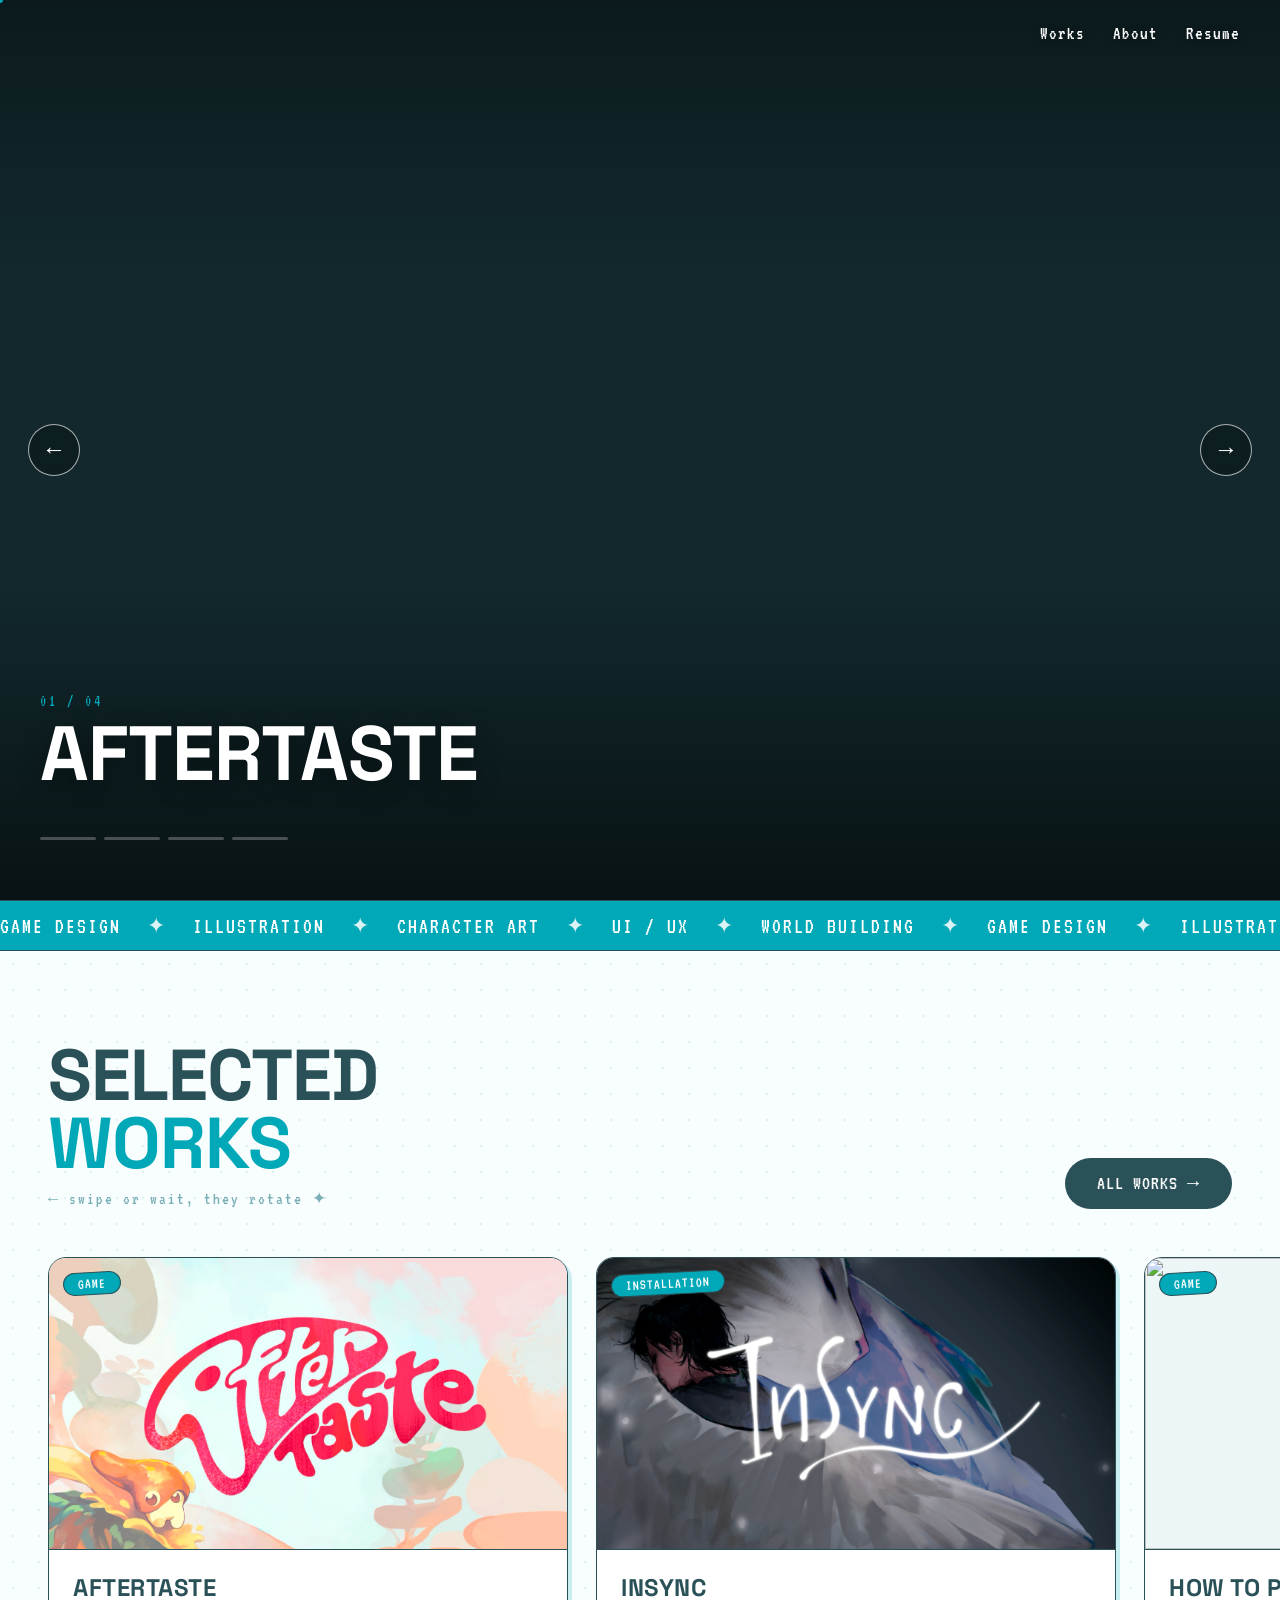
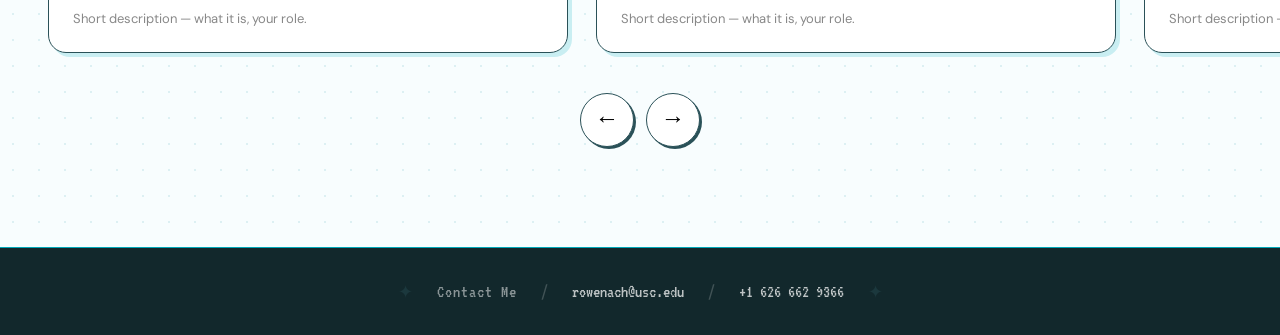
==== index.html @ 396cf018 "修改loading page出现次数" ====
<!DOCTYPE html>
<html lang="en">
<head>
<meta charset="UTF-8">
<meta name="viewport" content="width=device-width, initial-scale=1.0">
<title>Rowena Chen — Portfolio</title>
<link rel="icon" type="image/png" href="./tab.png">
<link href="https://fonts.googleapis.com/css2?family=VT323&family=DM+Sans:wght@300;400;500;700&family=Space+Grotesk:wght@500;600;700&display=swap" rel="stylesheet">
<link rel="stylesheet" href="css/base.css">
<style>
/* ═══ SITE PALETTE: teal（首页白底、无点阵）═══ */
:root {
  --accent: #00a8b8;
  --text: #2a5158;
  --muted: #78aeb5;
  --line: #2a5158;
  --bg: #fff;
  --dot: transparent;
  --nav-bg: rgba(248,253,254,0.92);
  --footer-bg: #12282c;
  --contact-border: 1.5px solid var(--accent);
  --cursor-hover-bg: rgba(0,168,184,0.12);
  --cursor-hover-border: var(--accent);
}
body { overflow-x: hidden; }


/* ───────── SITE LOADING SCREEN ───────── */
body.is-loading { overflow: hidden; }
.site-loader {
  position: fixed; inset: 0; z-index: 12000;
  display: grid; place-items: center;
  background:
    radial-gradient(rgba(201,238,242,0.16) 1.2px, transparent 1.2px),
    #12282c;
  background-size: 24px 24px;
  color: white;
  transition: opacity 0.65s ease, visibility 0.65s ease;
}
.site-loader.is-complete { opacity: 0; visibility: hidden; pointer-events: none; }
.site-loader::before {
  content: ''; position: absolute; inset: 16px;
  border: 1px solid rgba(201,238,242,0.22); pointer-events: none;
}
.site-loader-inner { width: min(620px, calc(100vw - 48px)); }
.site-loader-kicker {
  font-family: 'VT323', monospace;
  font-size: 17px; letter-spacing: 3px;
  color: #78d4dd; margin-bottom: 10px;
}
.site-loader-title {
  font-family: 'Space Grotesk', sans-serif;
  font-weight: 700; text-transform: uppercase;
  font-size: clamp(38px, 8vw, 78px);
  line-height: 0.9; letter-spacing: -2px;
  margin-bottom: 28px;
}
.site-loader-row {
  display: flex; align-items: center; justify-content: space-between;
  gap: 18px; margin-bottom: 9px;
  font-family: 'VT323', monospace;
  font-size: 16px; letter-spacing: 1.5px;
  color: rgba(255,255,255,0.58);
}
.site-loader-percent { color: white; min-width: 48px; text-align: right; }
.site-loader-track {
  position: relative; height: 12px;
  border: 1px solid rgba(255,255,255,0.72);
  padding: 2px; overflow: hidden;
}
.site-loader-bar {
  height: 100%; width: 0%; background: #00a8b8;
  box-shadow: 0 0 18px rgba(0,168,184,0.28);
  transition: width 0.18s ease-out;
}
.site-loader-note {
  margin-top: 10px;
  font-family: 'VT323', monospace;
  font-size: 14px; letter-spacing: 1.5px;
  color: rgba(255,255,255,0.36);
}
@media (max-width: 640px) {
  .site-loader::before { inset: 10px; }
  .site-loader-inner { width: calc(100vw - 40px); }
}
@media (prefers-reduced-motion: reduce) {
  .site-loader, .site-loader-bar { transition: none; }
}

/* ───────── CURSOR：基础样式在 base.css，这里只有首页专属的 label ───────── */
.cursor-label {
  position: absolute; top: 50%; left: 50%;
  transform: translate(-50%, -50%);
  font-family: 'VT323', monospace;
  font-size: 20px; letter-spacing: 1px;
  background: #00a8b8; color: white;
  border-radius: 999px; padding: 10px 22px;
  white-space: nowrap;
  opacity: 0; scale: 0.5;
  transition: opacity 0.25s, scale 0.25s cubic-bezier(0.34,1.56,0.64,1);
}
.cursor.play-mode .cursor-dot { transform: scale(0); }
.cursor.play-mode .cursor-label { opacity: 1; scale: 1; }

/* ───────── HERO / TRAILER ───────── */
.hero {
  position: relative;
  width: 100vw; height: 100vh;
  background: #12282c;
  overflow: hidden;
}

.trailer-video {
  position: absolute; inset: 0;
  width: 100%; height: 100%;
  object-fit: cover;
  opacity: 0;
  transition: opacity 0.8s ease;
}
.trailer-video.active { opacity: 1; }

/* subtle dark vignette so text is readable */
.hero::after {
  content: '';
  position: absolute; inset: 0;
  background: linear-gradient(to top, rgba(0,0,0,0.55) 0%, transparent 35%, transparent 70%, rgba(0,0,0,0.35) 100%);
  pointer-events: none;
  z-index: 2;
}

/* top bar */
.hero-top {
  position: absolute; top: 0; left: 0; right: 0;
  z-index: 10;
  display: flex; justify-content: space-between; align-items: center;
  padding: 24px 40px;
}
.hero-logo { display: flex; align-items: center; cursor: none; }
.hero-logo img { height: 44px; width: auto; }
.hero-nav { display: flex; gap: 28px; }
.hero-nav a {
  font-family: 'VT323', monospace; font-size: 19px;
  color: white; text-decoration: none; cursor: none;
  letter-spacing: 1px;
  text-shadow: 0 1px 8px rgba(0,0,0,0.4);
  transition: color 0.2s;
}
.hero-nav a:hover { color: #00a8b8; }

/* project name of current trailer */
.trailer-info {
  position: absolute; bottom: 110px; left: 40px;
  z-index: 10; color: white;
}
.trailer-count {
  font-family: 'VT323', monospace; font-size: 16px;
  letter-spacing: 3px; color: #00a8b8;
  margin-bottom: 8px;
}
.trailer-title {
  font-family: 'Space Grotesk', sans-serif; font-weight: 700; letter-spacing: 0.5px;
  font-size: clamp(36px, 6vw, 80px);
  line-height: 0.95; letter-spacing: -1px;
  text-transform: uppercase;
  text-shadow: 0 4px 24px rgba(0,0,0,0.4);
}

/* progress bars for the 4 trailers */
.trailer-progress {
  position: absolute; bottom: 60px; left: 40px;
  z-index: 10;
  display: flex; gap: 8px;
}
.prog-bar {
  width: 56px; height: 3px;
  background: rgba(255,255,255,0.25);
  border-radius: 2px; overflow: hidden;
  cursor: none;
}
.prog-fill {
  height: 100%; width: 0%;
  background: #00a8b8;
  transition: width 0.2s linear;
}

/* scroll hint arrow — appears after full cycle */
.scroll-hint {
  position: absolute; bottom: 40px; left: 50%;
  transform: translateX(-50%);
  z-index: 10;
  display: flex; flex-direction: column; align-items: center; gap: 6px;
  opacity: 0; pointer-events: none;
  transition: opacity 0.6s;
}
.scroll-hint.show { opacity: 1; pointer-events: all; }
.scroll-hint-text {
  font-family: 'VT323', monospace; font-size: 16px;
  color: white; letter-spacing: 2px;
}
.scroll-hint-arrow {
  font-size: 24px; color: #00a8b8;
  animation: arrowBounce 1.4s ease-in-out infinite;
}
@keyframes arrowBounce {
  0%,100% { transform: translateY(0); }
  50% { transform: translateY(8px); }
}

/* ───────── MARQUEE ───────── */
.marquee {
  background: #00a8b8;
  overflow: hidden; white-space: nowrap;
  padding: 12px 0;
  border-top: 1px solid #2a5158;
  border-bottom: 1px solid #2a5158;
}
.marquee-inner { display: inline-flex; animation: scroll 20s linear infinite; }
@keyframes scroll { from { transform: translateX(0); } to { transform: translateX(-50%); } }
.marquee span {
  font-family: 'VT323', monospace; font-size: 22px;
  color: white; letter-spacing: 2px;
  padding: 0;
  display: inline-flex; align-items: center;
}
.marquee span::after { content: '✦'; margin: 0 26px; opacity: 0.85; }

/* ───────── SELECTED WORKS ───────── */
.works-section {
  padding: 90px 0 100px;
  position: relative;
  background:
    radial-gradient(#ddf0f3 1.5px, transparent 1.5px);
  background-size: 26px 26px;
  background-color: #f8fdfe;
  overflow: hidden;
}

.works-header {
  display: flex; justify-content: space-between; align-items: flex-end;
  padding: 0 48px; margin-bottom: 48px;
}
.works-title {
  font-family: 'Space Grotesk', sans-serif; font-weight: 700; letter-spacing: 0.5px;
  font-size: clamp(36px, 6vw, 72px);
  text-transform: uppercase; letter-spacing: -1px;
  line-height: 0.95;
}
.works-title em { color: #00a8b8; font-style: normal; }
.works-sub { font-family: 'VT323', monospace; font-size: 17px; color: #78aeb5; letter-spacing: 2px; margin-top: 10px; }

.all-works-btn {
  font-family: 'VT323', monospace; font-size: 20px;
  background: #2a5158; color: white;
  border: none; border-radius: 999px;
  padding: 14px 32px; letter-spacing: 1px;
  text-decoration: none; cursor: none;
  transition: background 0.2s, transform 0.2s;
  display: inline-flex; align-items: center; gap: 10px;
}
.all-works-btn:hover { background: #00a8b8; transform: translate(-2px,-2px); }

/* carousel */
.carousel-wrap { position: relative; }
.carousel {
  display: flex; gap: 28px;
  padding: 0 48px;
  transition: transform 0.6s cubic-bezier(0.22, 1, 0.36, 1);
}

.work-slide {
  flex: 0 0 min(520px, 78vw);
  border: 1.5px solid #2a5158;
  border-radius: 18px;
  background: white;
  overflow: hidden;
  cursor: none;
  text-decoration: none; color: inherit;
  box-shadow: 4px 4px 0 #c9eef2;
  transition: transform 0.3s, box-shadow 0.3s;
  display: block;
}
.work-slide:hover { transform: translate(-4px,-4px); box-shadow: 7px 7px 0 #00a8b8; }

.slide-img {
  width: 100%; aspect-ratio: 16/9;
  background: #edf6f7;
  position: relative; overflow: hidden;
  display: flex; align-items: center; justify-content: center;
  font-family: 'VT323', monospace; color: #bcdde1; font-size: 15px; letter-spacing: 1px;
}
.slide-img img { width: 100%; height: 100%; object-fit: cover; }
.slide-badge {
  position: absolute; top: 14px; left: 14px;
  font-family: 'VT323', monospace; font-size: 15px;
  background: #00a8b8; color: white;
  border: 1px solid #2a5158; border-radius: 999px;
  padding: 3px 14px; letter-spacing: 1px;
  transform: rotate(-3deg);
}
.slide-body { padding: 22px 24px; border-top: 1px solid #2a5158; }
.slide-title { font-family: 'Space Grotesk', sans-serif; font-weight: 700; letter-spacing: 0.5px; font-size: 24px; text-transform: uppercase; margin-bottom: 6px; }
.slide-desc { font-size: 13px; color: #888; line-height: 1.6; }

/* carousel arrows */
.car-arrows {
  display: flex; gap: 12px;
  justify-content: center; margin-top: 40px;
}
.car-btn {
  width: 54px; height: 54px;
  border: 1.5px solid #2a5158; border-radius: 50%;
  background: white; cursor: none;
  font-family: 'VT323', monospace; font-size: 24px;
  display: flex; align-items: center; justify-content: center;
  transition: all 0.15s;
  box-shadow: 2px 2px 0 #2a5158;
}
.car-btn:hover { background: #00a8b8; color: white; transform: translate(-2px,-2px); box-shadow: 3px 3px 0 #2a5158; }
.car-btn:active { transform: translate(0,0); box-shadow: 1px 1px 0 #2a5158; }



/* ───────── HERO ARROWS ───────── */
.hero-arrow {
  position: absolute; top: 50%; transform: translateY(-50%);
  z-index: 10;
  width: 52px; height: 52px;
  border: 1.5px solid rgba(255,255,255,0.65);
  border-radius: 50%;
  background: rgba(0,0,0,0.25);
  backdrop-filter: blur(4px);
  color: white;
  font-family: 'VT323', monospace; font-size: 24px;
  display: flex; align-items: center; justify-content: center;
  cursor: none;
  transition: all 0.2s;
}
.hero-arrow:hover { background: #00a8b8; border-color: #00a8b8; }
.hero-arrow.left { left: 28px; }
.hero-arrow.right { right: 28px; }

/* ───────── FLOATING LOGO (appears on scroll) ───────── */
.float-logo {
  position: fixed; top: 18px; left: 24px;
  z-index: 200; cursor: none;
  opacity: 0; transform: translateY(-12px);
  pointer-events: none;
  transition: opacity 0.35s, transform 0.35s;
}
.float-logo.show { opacity: 1; transform: translateY(0); pointer-events: all; }
.float-logo img {
  height: 42px; width: auto;
  transition: opacity 0.2s;
}
.float-logo img:hover { opacity: 0.7; }

/* back-top / contact-bar 样式在 base.css */
</style>
</head>
<body class="is-loading">

<!-- SITE LOADER -->
<div class="site-loader" id="siteLoader" role="status" aria-live="polite" aria-label="Loading portfolio">
  <div class="site-loader-inner">
    <div class="site-loader-kicker">ROWENA CHEN / PORTFOLIO</div>
    <div class="site-loader-title">Loading<br>Selected Works</div>
    <div class="site-loader-row">
      <span id="siteLoaderStatus">PREPARING MEDIA</span>
      <span class="site-loader-percent" id="siteLoaderPercent">00%</span>
    </div>
    <div class="site-loader-track" aria-hidden="true">
      <div class="site-loader-bar" id="siteLoaderBar"></div>
    </div>
    <div class="site-loader-note">VIDEO / IMAGE / TYPE</div>
  </div>
</div>


<!-- CURSOR -->
<div class="cursor" id="cursor">
  <div class="cursor-dot"></div>
  <div class="cursor-label">VIEW PROJECT →</div>
</div>

<!-- FLOATING LOGO + BACK TO TOP -->
<a href="index.html" class="float-logo" id="floatLogo">
  <img src="./logo.png" alt="Rowena" onerror="this.style.display='none'">
</a>
<button class="back-top" id="backTop" onclick="window.scrollTo({top:0,behavior:'smooth'})">↑</button>

<!-- ═══════════ HERO: TRAILER CYCLE ═══════════ -->
<div class="hero" id="hero">

  <!-- ==============================
       4 个 trailer 视频：
       文件命名 trailer1.mp4 ~ trailer4.mp4 传到 repo
       poster 是视频加载前显示的封面图
       ============================== -->
  <video class="trailer-video active" id="v0" src="./trailer1.mp4" poster="./1.png" muted playsinline preload="auto"></video>
  <video class="trailer-video" id="v1" src="./trailer2.mp4" poster="./2.png" muted playsinline preload="auto"></video>
  <video class="trailer-video" id="v2" src="./trailer3.mp4" poster="./3.png" muted playsinline preload="auto"></video>
  <video class="trailer-video" id="v3" src="./trailer4.mp4" poster="./4.png" muted playsinline preload="auto"></video>

  <!-- top bar -->
  <div class="hero-top">
    <a href="index.html" class="hero-logo">
      <img src="./logo.png" alt="Rowena" onerror="this.style.display='none'">
    </a>
    <div class="hero-nav">
      <a href="works.html">Works</a>
      <a href="about.html">About</a>
      <a href="resume.pdf">Resume</a>
    </div>
  </div>

  <!-- current trailer info -->
  <div class="trailer-info">
    <div class="trailer-count" id="trailerCount">01 / 04</div>
    <div class="trailer-title" id="trailerTitle">Aftertaste</div>
  </div>

  <!-- progress bars -->
  <div class="trailer-progress" id="progressWrap">
    <div class="prog-bar" onclick="jumpTo(0)"><div class="prog-fill" id="p0"></div></div>
    <div class="prog-bar" onclick="jumpTo(1)"><div class="prog-fill" id="p1"></div></div>
    <div class="prog-bar" onclick="jumpTo(2)"><div class="prog-fill" id="p2"></div></div>
    <div class="prog-bar" onclick="jumpTo(3)"><div class="prog-fill" id="p3"></div></div>
  </div>


  <!-- manual trailer arrows -->
  <button class="hero-arrow left" onclick="heroPrev()">←</button>
  <button class="hero-arrow right" onclick="heroNext()">→</button>

  <!-- scroll hint (appears after one full cycle) -->
  <div class="scroll-hint" id="scrollHint">
    <div class="scroll-hint-text">SCROLL</div>
    <div class="scroll-hint-arrow">↓</div>
  </div>
</div>

<!-- ═══════════ MARQUEE ═══════════ -->
<div class="marquee">
  <div class="marquee-inner">
    <span>GAME DESIGN</span><span>ILLUSTRATION</span><span>CHARACTER ART</span><span>UI / UX</span><span>WORLD BUILDING</span>
    <span>GAME DESIGN</span><span>ILLUSTRATION</span><span>CHARACTER ART</span><span>UI / UX</span><span>WORLD BUILDING</span>
  </div>
</div>

<!-- ═══════════ SELECTED WORKS ═══════════ -->
<div class="works-section">
  <div class="works-header">
    <div>
      <div class="works-title">Selected<br><em>Works</em></div>
      <div class="works-sub">← swipe or wait, they rotate ✦</div>
    </div>
    <a href="works.html" class="all-works-btn">ALL WORKS →</a>
  </div>

  <div class="carousel-wrap">
    <div class="carousel" id="carousel">

      <!-- ==============================
           每张卡片：href / 图 / 标题 / 描述 自己换
           ============================== -->
      <a href="aftertaste.html" class="work-slide">
        <div class="slide-img">
          <img src="img/aftertaste/aftertaste_banner.png" alt="Aftertaste banner">
          <span class="slide-badge">GAME</span>
        </div>
        <div class="slide-body">
          <div class="slide-title">Aftertaste</div>
          <div class="slide-desc">Short description — what it is, your role.</div>
        </div>
      </a>

      <a href="insync.html" class="work-slide">
        <div class="slide-img">
          <img src="img/insync/insync_banner.png" alt="InSync banner">
          <span class="slide-badge">INSTALLATION</span>
        </div>
        <div class="slide-body">
          <div class="slide-title">Insync</div>
          <div class="slide-desc">Short description — what it is, your role.</div>
        </div>
      </a>

      <a href="cat.html" class="work-slide">
        <div class="slide-img">
          <img src="./3.png" alt="">
          <span class="slide-badge">GAME</span>
        </div>
        <div class="slide-body">
          <div class="slide-title">How to Pet Your Cat</div>
          <div class="slide-desc">Short description — what it is, your role.</div>
        </div>
      </a>

      <a href="alibi.html" class="work-slide">
        <div class="slide-img">
          <img src="img/alibi/alibi_banner.png" alt="Alibi banner">
          <span class="slide-badge">GAME</span>
        </div>
        <div class="slide-body">
          <div class="slide-title">Alibi</div>
          <div class="slide-desc">Short description — what it is, your role.</div>
        </div>
      </a>

    </div>

    <div class="car-arrows">
      <button class="car-btn" onclick="slide(-1)">←</button>
      <button class="car-btn" onclick="slide(1)">→</button>
    </div>
  </div>
</div>


<!-- ═══════════ CONTACT BAR ═══════════ -->
<div class="contact-bar">
  <span class="contact-bar-icon">✦</span>
  <span class="contact-bar-text">Contact Me</span>
  <span class="contact-bar-sep">/</span>
  <a href="mailto:rowenach@usc.edu">rowenach@usc.edu</a>
  <span class="contact-bar-sep">/</span>
  <a href="tel:+16266629366">+1 626 662 9366</a>
  <span class="contact-bar-icon">✦</span>
</div>

<script>

/* ───── SITE LOADER: waits for page images, fonts and playable video frames ───── */
(() => {
  const loader = document.getElementById('siteLoader');
  const bar = document.getElementById('siteLoaderBar');
  const percent = document.getElementById('siteLoaderPercent');
  const status = document.getElementById('siteLoaderStatus');
  if (!loader || !bar || !percent) return;

  /* 重复访问时跳过 loading：本会话看过 / 30 分钟内看过 / 从站内其他页跳回来 */
  let skipLoader = false;
  try {
    skipLoader = sessionStorage.getItem('siteLoaderShown') === '1'
      || Date.now() - Number(localStorage.getItem('siteLoaderAt') || 0) < 30 * 60 * 1000;
  } catch (e) {}
  if (!skipLoader && document.referrer) {
    try { skipLoader = new URL(document.referrer).origin === location.origin; } catch (e) {}
  }
  if (skipLoader) {
    loader.remove();
    document.body.classList.remove('is-loading');
    return;
  }
  /* 一开始就记录，避免中途点走导致标记没存上 */
  try {
    sessionStorage.setItem('siteLoaderShown', '1');
    localStorage.setItem('siteLoaderAt', String(Date.now()));
  } catch (e) {}

  const startedAt = performance.now();
  const minimumVisibleTime = 1050;
  const maximumWaitTime = 12000;
  const tasks = [];

  document.querySelectorAll('img').forEach(img => {
    tasks.push(new Promise(resolve => {
      if (img.complete) return resolve();
      img.addEventListener('load', resolve, { once: true });
      img.addEventListener('error', resolve, { once: true });
    }));
  });

  document.querySelectorAll('video').forEach(video => {
    tasks.push(new Promise(resolve => {
      if (video.readyState >= 3) return resolve();
      video.addEventListener('canplay', resolve, { once: true });
      video.addEventListener('error', resolve, { once: true });
      video.preload = 'auto';
      video.load();
    }));
  });

  if (document.fonts && document.fonts.ready) {
    tasks.push(document.fonts.ready.catch(() => {}));
  }

  const total = Math.max(tasks.length, 1);
  let finished = 0;

  const paint = value => {
    const safeValue = Math.min(100, Math.max(0, Math.round(value)));
    bar.style.width = safeValue + '%';
    percent.textContent = String(safeValue).padStart(2, '0') + '%';
    if (safeValue >= 72) status.textContent = 'CUEING TRAILERS';
    if (safeValue >= 96) status.textContent = 'READY';
  };

  paint(0);
  tasks.forEach(task => Promise.resolve(task).finally(() => {
    finished += 1;
    paint((finished / total) * 100);
  }));

  const ready = Promise.allSettled(tasks);
  const timeout = new Promise(resolve => setTimeout(resolve, maximumWaitTime));

  Promise.race([ready, timeout]).then(() => {
    paint(100);
    const elapsed = performance.now() - startedAt;
    const remaining = Math.max(0, minimumVisibleTime - elapsed);
    setTimeout(() => {
      loader.classList.add('is-complete');
      document.body.classList.remove('is-loading');
      setTimeout(() => loader.remove(), 700);
    }, remaining + 260);
  });
})();

/* ───── CURSOR ───── */
const cursor = document.getElementById('cursor');
const hero = document.getElementById('hero');
document.addEventListener('mousemove', e => {
  cursor.style.left = e.clientX + 'px';
  cursor.style.top = e.clientY + 'px';
});
document.querySelectorAll('a, button, .work-slide, .prog-bar, .hero-arrow, .back-top, .float-logo').forEach(el => {
  el.addEventListener('mouseenter', () => cursor.classList.add('hovering'));
  el.addEventListener('mouseleave', () => cursor.classList.remove('hovering'));
});
/* PLAY TRAILER cursor label only inside hero (not on nav/links) */
hero.addEventListener('mousemove', e => {
  const onInteractive = e.target.closest('a, button, .prog-bar, .hero-top');
  cursor.classList.toggle('play-mode', !onInteractive);
});
hero.addEventListener('mouseleave', () => cursor.classList.remove('play-mode'));

/* ───── TRAILER CYCLE ───── */
const titles = [
  'Aftertaste',
  'Insync',
  'How to Pet Your Cat',
  'Alibi'
];
// ↑ 改成你的项目名，和视频顺序对应

const videos = [0,1,2,3].map(i => document.getElementById('v'+i));
const fills  = [0,1,2,3].map(i => document.getElementById('p'+i));
const countEl = document.getElementById('trailerCount');
const titleEl = document.getElementById('trailerTitle');
const scrollHint = document.getElementById('scrollHint');
let cur = 0;
let cycled = false;

function playCurrent() {
  videos.forEach((v,i) => {
    v.classList.toggle('active', i === cur);
    if (i === cur) { v.currentTime = 0; v.play().catch(()=>{}); }
    else v.pause();
  });
  countEl.textContent = String(cur+1).padStart(2,'0') + ' / ' + String(videos.length).padStart(2,'0');
  titleEl.textContent = titles[cur];
  fills.forEach((f,i) => { if (i !== cur) f.style.width = i < cur || cycled ? '100%' : '0%'; });
}

function next() {
  if (cur === videos.length - 1) { cycled = true; scrollHint.classList.add('show'); }
  cur = (cur + 1) % videos.length;
  if (cycled) fills.forEach(f => f.style.width = '0%');
  playCurrent();
}

function jumpTo(i) { cur = i; playCurrent(); }

videos.forEach(v => {
  v.addEventListener('ended', next);
  v.addEventListener('timeupdate', () => {
    if (v.classList.contains('active') && v.duration) {
      fills[cur].style.width = (v.currentTime / v.duration * 100) + '%';
    }
  });
  /* fallback: if video fails to load, auto-advance after 6s */
  v.addEventListener('error', () => {
    if (v.classList.contains('active')) setTimeout(next, 6000);
  });
});

/* if first video can't autoplay/load, still cycle with timer */
let fallbackTimer = setInterval(() => {
  const v = videos[cur];
  if (v.readyState === 0) next();
}, 7000);

playCurrent();

/* click hero (not links/buttons) = go to that project page */
const projectLinks = ['aftertaste.html','insync.html','cat.html','alibi.html'];
// ↑ 和 titles 顺序对应，改成你的项目页文件名
hero.addEventListener('click', e => {
  if (e.target.closest('a, button, .prog-bar, .hero-top')) return;
  window.location.href = projectLinks[cur];
});

/* hero manual arrows */
function heroNext() { next(); }
function heroPrev() {
  cur = (cur - 1 + videos.length) % videos.length;
  playCurrent();
}

/* floating logo + back to top on scroll */
const floatLogo = document.getElementById('floatLogo');
const backTop = document.getElementById('backTop');
window.addEventListener('scroll', () => {
  const past = window.scrollY > window.innerHeight * 0.7;
  floatLogo.classList.toggle('show', past);
  backTop.classList.toggle('show', past);
});


/* ───── CAROUSEL (infinite loop) ───── */
const carousel = document.getElementById('carousel');
const gap = 28;

// Clone all cards and append to end for seamless loop
const origCards = Array.from(carousel.children);
origCards.forEach(card => carousel.appendChild(card.cloneNode(true)));

let slideIdx = 0;
const realCount = origCards.length;

function cardWidth() {
  return carousel.children[0].offsetWidth + gap;
}

function goToSlide(i, animated = true) {
  slideIdx = i;
  carousel.style.transition = animated
    ? 'transform 0.6s cubic-bezier(0.22, 1, 0.36, 1)'
    : 'none';
  carousel.style.transform = 'translateX(' + (-slideIdx * cardWidth()) + 'px)';
}

// Wrap BEFORE moving instead of on transitionend — that event never fires
// in a background tab, which let the index run off the end of the clones.
function step(dir) {
  if (dir > 0 && slideIdx >= realCount) {
    goToSlide(slideIdx - realCount, false);
    carousel.offsetHeight; // force reflow so the jump isn't animated
  } else if (dir < 0 && slideIdx <= 0) {
    goToSlide(slideIdx + realCount, false);
    carousel.offsetHeight;
  }
  goToSlide(slideIdx + dir);
}

function slide(dir) {
  step(dir);
  resetAuto();
}

// Re-hook hover cursor on cloned cards
document.querySelectorAll('.work-slide').forEach(el => {
  el.addEventListener('mouseenter', () => cursor.classList.add('hovering'));
  el.addEventListener('mouseleave', () => cursor.classList.remove('hovering'));
});

/* auto-advance every 4s; pause while the tab is hidden */
let autoTimer = setInterval(() => step(1), 4000);
function resetAuto() {
  clearInterval(autoTimer);
  autoTimer = setInterval(() => step(1), 4000);
}
document.addEventListener('visibilitychange', () => {
  if (document.hidden) {
    clearInterval(autoTimer);
  } else {
    goToSlide(((slideIdx % realCount) + realCount) % realCount, false);
    resetAuto();
  }
});

// Init position
goToSlide(0, false);
</script>
</body>
</html>
---- css/base.css ----
/* ═══════════════════════════════════════════════════════════
   base.css — 全站共用样式（所有页面引入）
   颜色全部由每个页面自己的 :root 调色板变量决定。

   每页需要定义的变量（带 * 的有默认值，可不写）：
   --accent            主强调色
   --accent-hover *    链接 hover 色（默认 = --accent）
   --text              正文颜色
   --muted             次要文字颜色
   --line              描边颜色
   --bg                页面背景色
   --dot               背景点阵颜色（不要点阵就设 transparent）
   --nav-bg            导航栏半透明背景
   --footer-bg         深色页脚背景
   --contact-border *  页脚顶部分隔线（默认白色细线）
   --footer-link-hover * 页脚链接 hover 色（默认 = --accent）
   --footer-icon-color * 页脚 ✦ 颜色（默认继承）
   --cursor-color *    光标圆点颜色（默认 = --accent）
   --cursor-blend *    光标混合模式（默认 multiply；深色页用 screen）
   --cursor-glow *     光标发光（默认无）
   --cursor-hover-bg   光标 hover 大圆填充
   --cursor-hover-border 光标 hover 大圆描边色
   --backtop-bg *      返回顶部按钮背景（默认白）
   --backtop-shadow *  返回顶部按钮投影色（默认 = --line）
   --backtop-hover-color * hover 时文字色（默认白）
   ═══════════════════════════════════════════════════════════ */

* { box-sizing: border-box; margin: 0; padding: 0; }
html { scroll-behavior: smooth; }
body {
  font-family: 'DM Sans', sans-serif;
  color: var(--text);
  cursor: none;
  background: radial-gradient(var(--dot) 1.5px, transparent 1.5px);
  background-size: 26px 26px;
  background-color: var(--bg);
}

/* ───────── CURSOR ───────── */
.cursor { position: fixed; z-index: 9999; pointer-events: none; transform: translate(-50%,-50%); }
.cursor-dot {
  width: 6px; height: 6px;
  background: var(--cursor-color, var(--accent));
  border-radius: 50%;
  mix-blend-mode: var(--cursor-blend, multiply);
  transition: transform 0.2s;
  box-shadow: var(--cursor-glow, none);
}
.cursor.hovering .cursor-dot {
  transform: scale(5);
  background: var(--cursor-hover-bg);
  border: 0.5px solid var(--cursor-hover-border);
  backdrop-filter: blur(1px);
}

/* ───────── NAV ───────── */
nav {
  position: fixed; top: 0; left: 0; right: 0; z-index: 100;
  display: flex; justify-content: space-between; align-items: center;
  padding: 16px 40px;
  background: var(--nav-bg);
  backdrop-filter: blur(10px);
  border-bottom: 1px solid var(--line);
}
.nav-logo { display: flex; align-items: center; cursor: none; }
.nav-logo img { height: 40px; width: auto; }
.nav-back { font-family: 'VT323', monospace; font-size: 19px; color: var(--text); text-decoration: none; cursor: none; letter-spacing: 1px; transition: color 0.2s; }
.nav-back:hover { color: var(--accent-hover, var(--accent)); }
.nav-links { display: flex; gap: 26px; }
.nav-link { font-family: 'VT323', monospace; font-size: 19px; color: var(--text); text-decoration: none; cursor: none; letter-spacing: 1px; transition: color 0.2s; }
.nav-link:hover, .nav-link.active { color: var(--accent-hover, var(--accent)); }

/* ───────── CONTACT BAR ───────── */
.contact-bar {
  background: var(--footer-bg);
  padding: 32px 48px;
  display: flex; justify-content: center; align-items: center; gap: 24px;
  border-top: var(--contact-border, 1px solid rgba(255,255,255,0.1));
  flex-wrap: wrap;
}
.contact-bar-icon { font-size: 18px; opacity: 0.4; color: var(--footer-icon-color, inherit); }
.contact-bar-text { font-family: 'VT323', monospace; font-size: 18px; color: rgba(255,255,255,0.5); letter-spacing: 1px; }
.contact-bar a { font-family: 'VT323', monospace; font-size: 18px; color: rgba(255,255,255,0.72); text-decoration: none; cursor: none; transition: color 0.2s; }
.contact-bar a:hover { color: var(--footer-link-hover, var(--accent)); }
.contact-bar-sep { color: rgba(255,255,255,0.2); font-size: 18px; }

/* ───────── BACK TO TOP ───────── */
.back-top {
  position: fixed; bottom: 26px; right: 26px; z-index: 200;
  width: 50px; height: 50px;
  border: 1.5px solid var(--line); border-radius: 50%;
  background: var(--backtop-bg, white);
  font-family: 'VT323', monospace; font-size: 22px; color: var(--text);
  display: flex; align-items: center; justify-content: center;
  cursor: none;
  opacity: 0; transform: translateY(12px); pointer-events: none;
  transition: all 0.3s;
  box-shadow: 2px 2px 0 var(--backtop-shadow, var(--line));
}
.back-top.show { opacity: 1; transform: translateY(0); pointer-events: all; }
.back-top:hover { background: var(--accent); color: var(--backtop-hover-color, white); border-color: var(--accent); }

/* ───────── MOBILE ───────── */
@media (max-width: 760px) {
  body { cursor: auto; }
  .cursor { display: none; }
  nav { padding: 14px 20px; }
  .nav-links { gap: 14px; }
  .nav-link { font-size: 16px; }
}
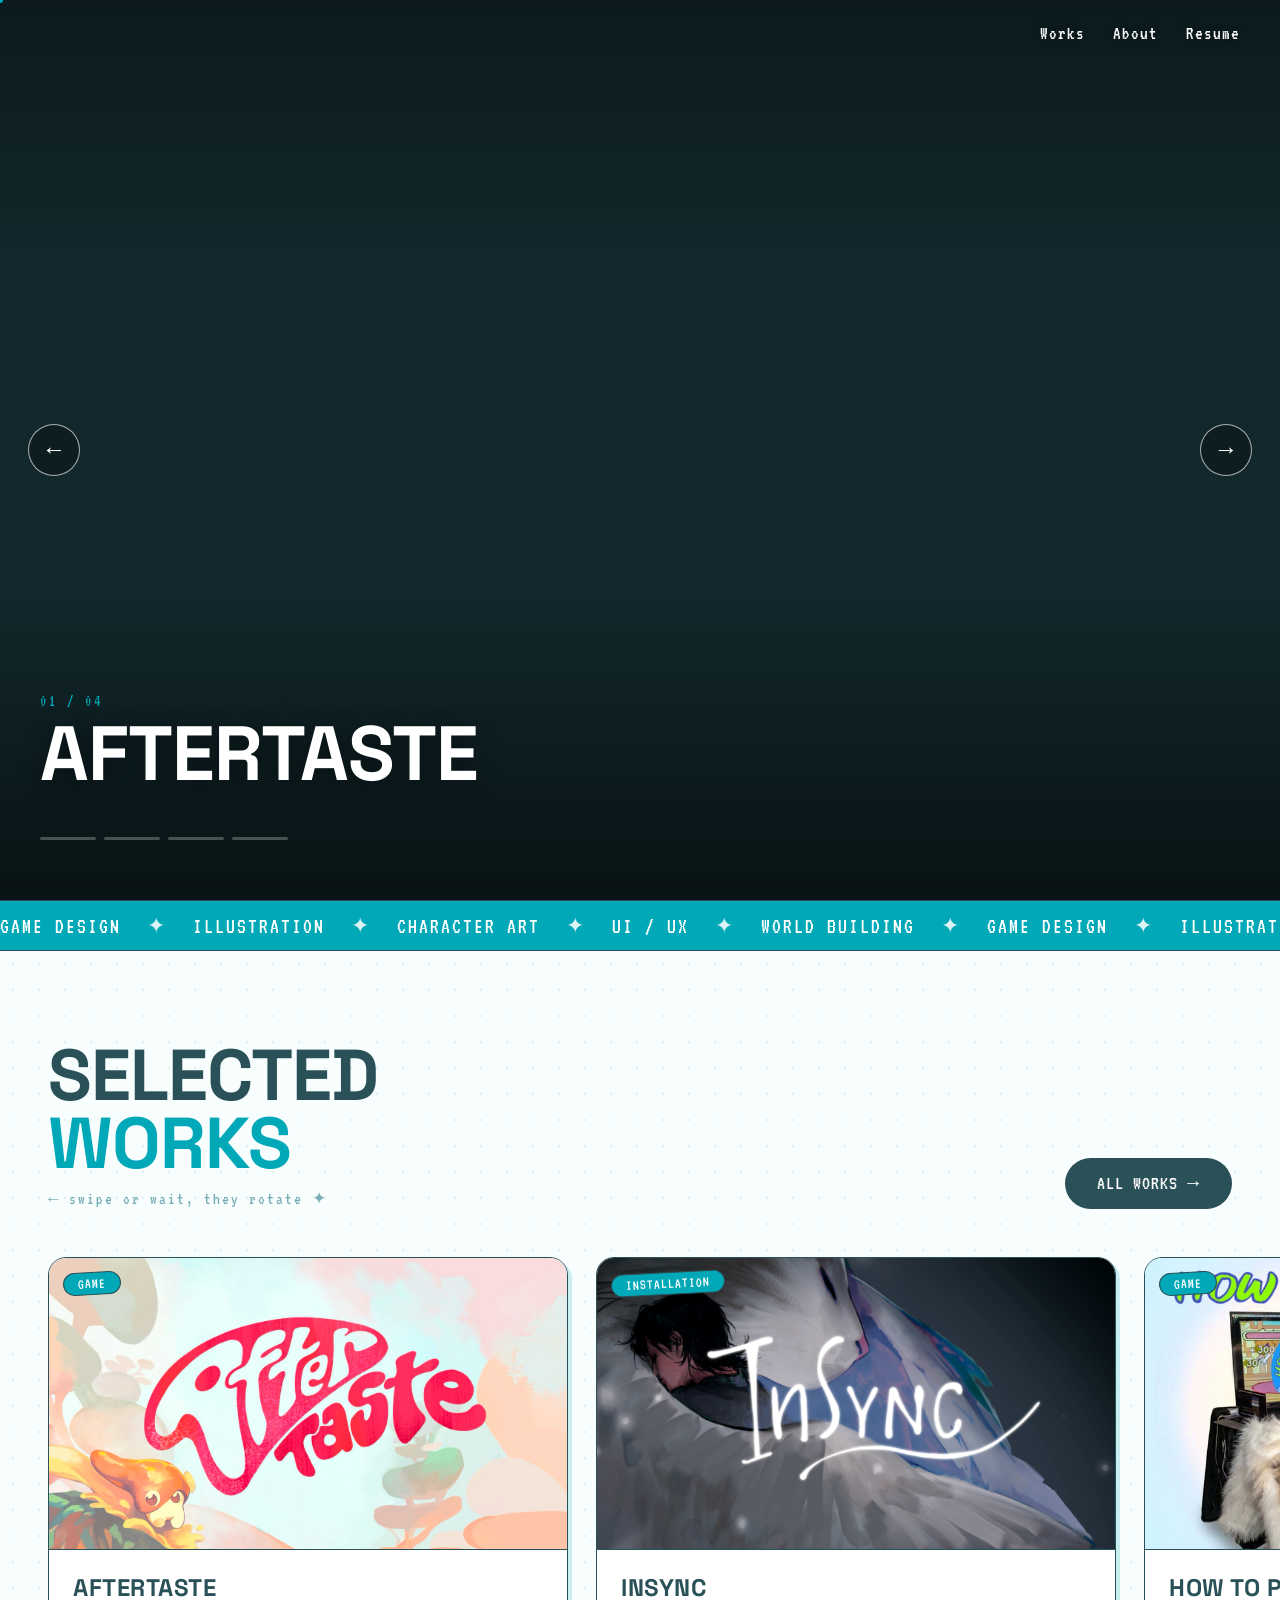
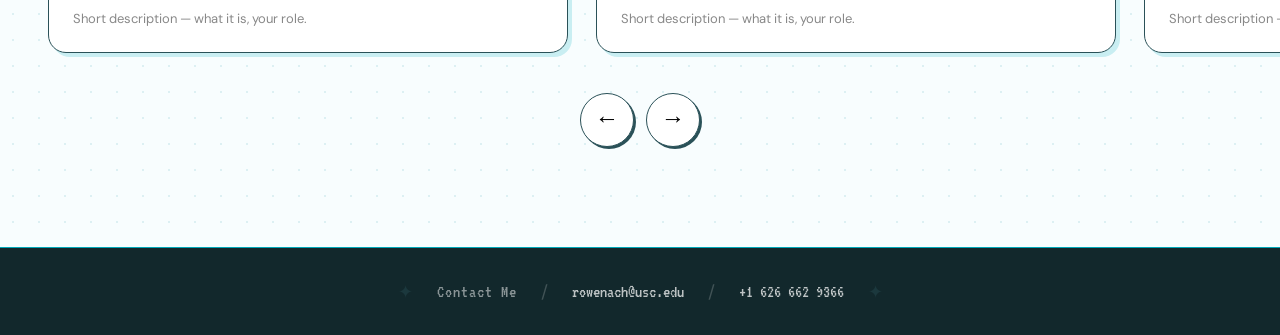
==== commit 79a74db7: "tami 素材增加，猫屁股界面增加" ====
--- a/index.html
+++ b/index.html
@@ -485,9 +485,9 @@
         </div>
       </a>
 
-      <a href="cat.html" class="work-slide">
+      <a href="htpyc.html" class="work-slide">
         <div class="slide-img">
-          <img src="./3.png" alt="">
+          <img src="img/htpyc/htpyc_banner.png" alt="How to Pet Your Cat banner">
           <span class="slide-badge">GAME</span>
         </div>
         <div class="slide-body">
@@ -538,14 +538,15 @@
   const status = document.getElementById('siteLoaderStatus');
   if (!loader || !bar || !percent) return;
 
-  /* 重复访问时跳过 loading：本会话看过 / 30 分钟内看过 / 从站内其他页跳回来 */
+  /* loading 显示规则：刷新(F5)永远重放；从站内其他页跳转过来 或 本会话已看过 则跳过 */
+  let isReload = false;
+  try { isReload = (performance.getEntriesByType('navigation')[0] || {}).type === 'reload'; } catch (e) {}
   let skipLoader = false;
-  try {
-    skipLoader = sessionStorage.getItem('siteLoaderShown') === '1'
-      || Date.now() - Number(localStorage.getItem('siteLoaderAt') || 0) < 30 * 60 * 1000;
-  } catch (e) {}
-  if (!skipLoader && document.referrer) {
-    try { skipLoader = new URL(document.referrer).origin === location.origin; } catch (e) {}
+  if (!isReload) {
+    try { skipLoader = sessionStorage.getItem('siteLoaderShown') === '1'; } catch (e) {}
+    if (!skipLoader && document.referrer) {
+      try { skipLoader = new URL(document.referrer).origin === location.origin; } catch (e) {}
+    }
   }
   if (skipLoader) {
     loader.remove();
@@ -553,10 +554,7 @@
     return;
   }
   /* 一开始就记录，避免中途点走导致标记没存上 */
-  try {
-    sessionStorage.setItem('siteLoaderShown', '1');
-    localStorage.setItem('siteLoaderAt', String(Date.now()));
-  } catch (e) {}
+  try { sessionStorage.setItem('siteLoaderShown', '1'); } catch (e) {}
 
   const startedAt = performance.now();
   const minimumVisibleTime = 1050;
@@ -694,7 +692,7 @@
 playCurrent();
 
 /* click hero (not links/buttons) = go to that project page */
-const projectLinks = ['aftertaste.html','insync.html','cat.html','alibi.html'];
+const projectLinks = ['aftertaste.html','insync.html','htpyc.html','alibi.html'];
 // ↑ 和 titles 顺序对应，改成你的项目页文件名
 hero.addEventListener('click', e => {
   if (e.target.closest('a, button, .prog-bar, .hero-top')) return;
--- a/css/base.css
+++ b/css/base.css
@@ -52,6 +52,18 @@
   border: 0.5px solid var(--cursor-hover-border);
   backdrop-filter: blur(1px);
 }
+/* PLAY TRAILER 光标标签（页面 cursor div 里放 <div class="cursor-label">…</div> 才会生效） */
+.cursor-label {
+  position: absolute; top: 50%; left: 50%;
+  transform: translate(-50%, -50%);
+  font-family: 'VT323', monospace; font-size: 20px; letter-spacing: 1px;
+  background: var(--accent); color: white;
+  border-radius: 999px; padding: 10px 22px; white-space: nowrap;
+  opacity: 0; scale: 0.5;
+  transition: opacity 0.25s, scale 0.25s cubic-bezier(0.34,1.56,0.64,1);
+}
+.cursor.play-mode .cursor-dot { transform: scale(0); }
+.cursor.play-mode .cursor-label { opacity: 1; scale: 1; }
 
 /* ───────── NAV ───────── */
 nav {
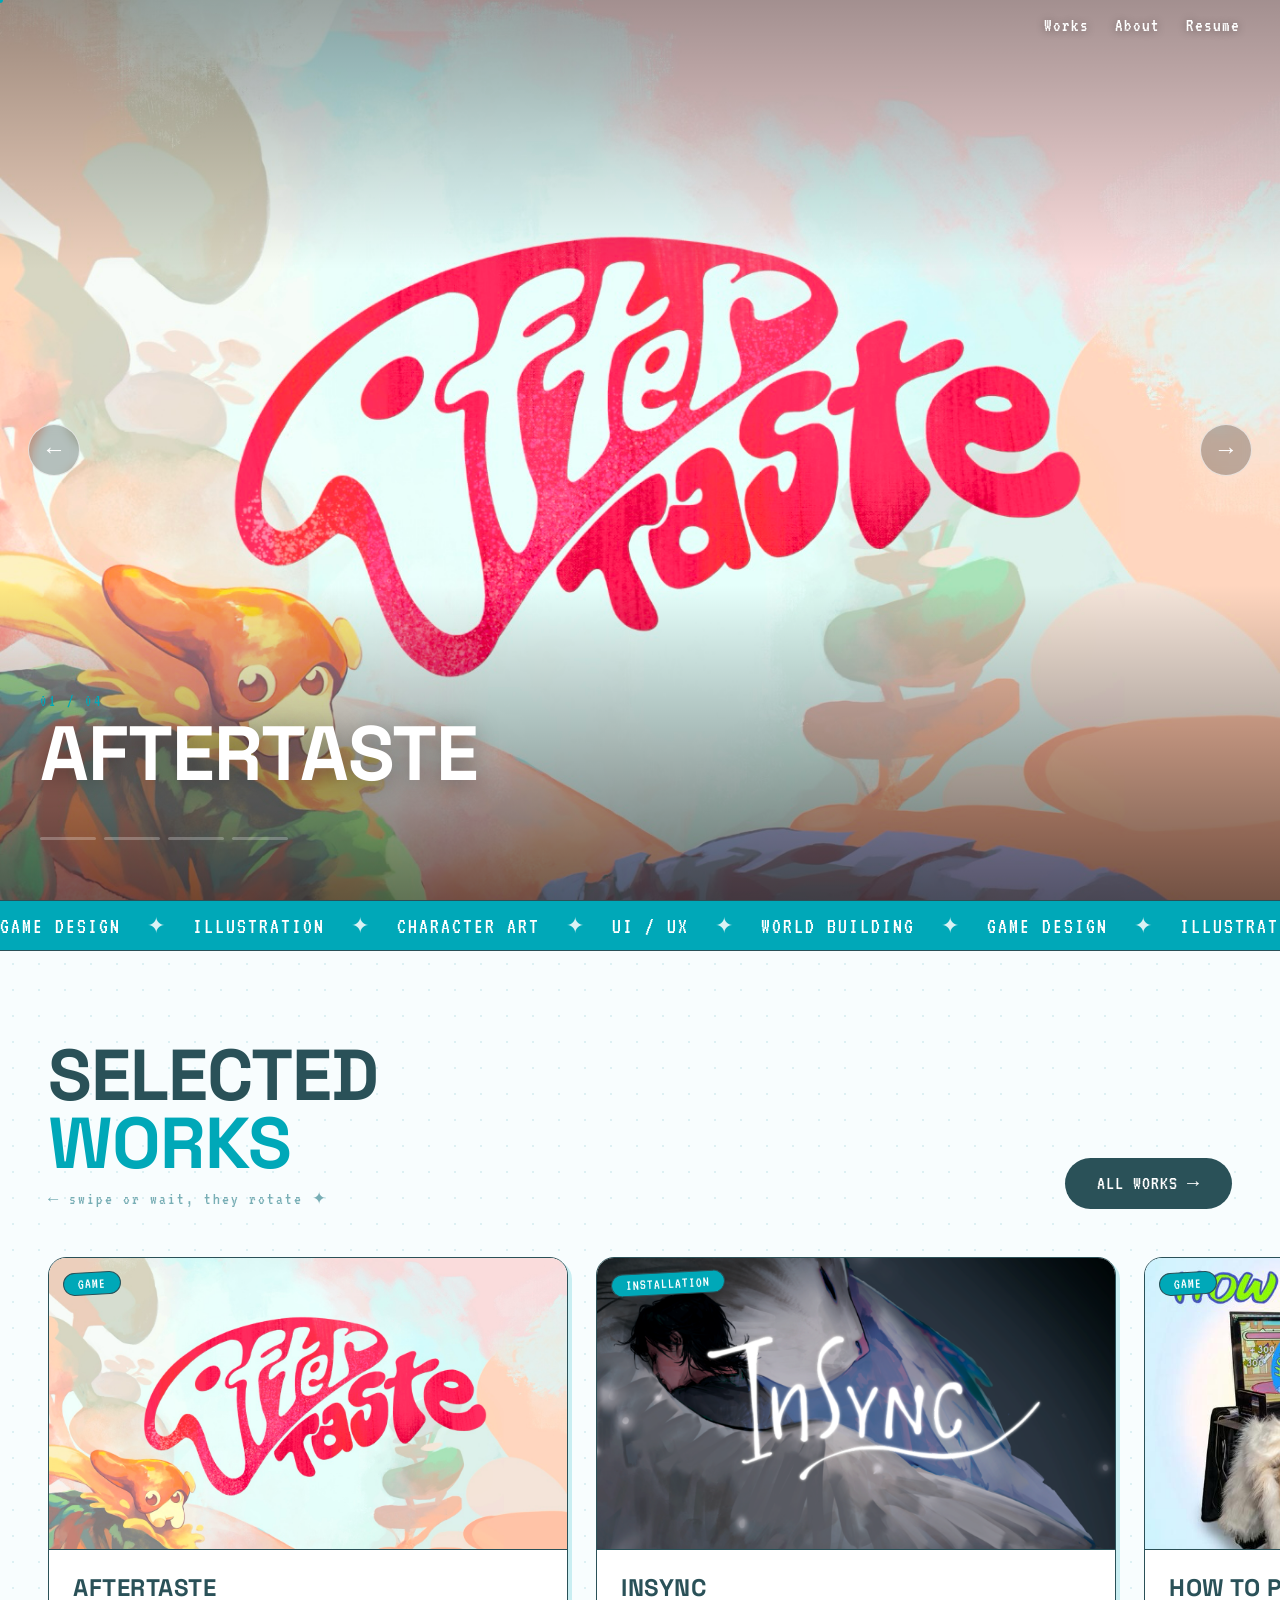
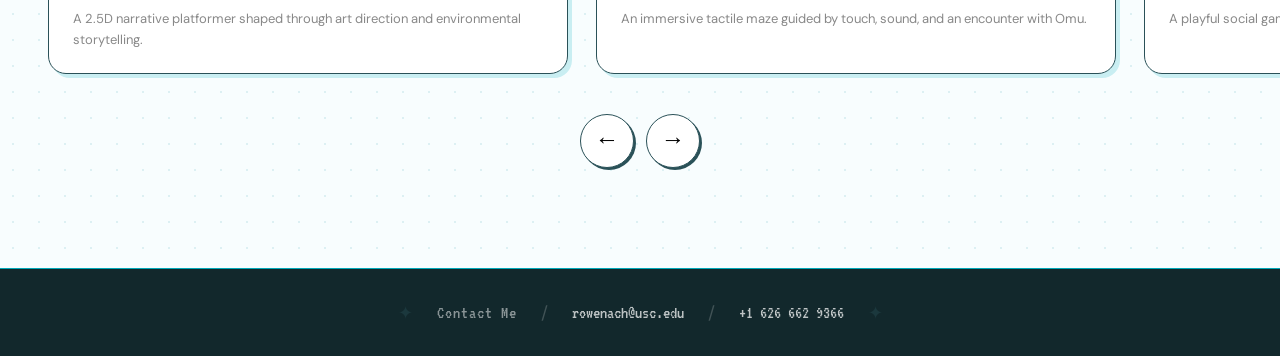
==== commit b251a531: "directory added" ====
--- a/index.html
+++ b/index.html
@@ -133,11 +133,11 @@
   position: absolute; top: 0; left: 0; right: 0;
   z-index: 10;
   display: flex; justify-content: space-between; align-items: center;
-  padding: 24px 40px;
+  padding: 16px 40px;
 }
 .hero-logo { display: flex; align-items: center; cursor: none; }
 .hero-logo img { height: 44px; width: auto; }
-.hero-nav { display: flex; gap: 28px; }
+.hero-nav { display: flex; gap: 26px; margin-left: auto; }
 .hero-nav a {
   font-family: 'VT323', monospace; font-size: 19px;
   color: white; text-decoration: none; cursor: none;
@@ -146,6 +146,11 @@
   transition: color 0.2s;
 }
 .hero-nav a:hover { color: #00a8b8; }
+@media (max-width: 760px) {
+  .hero-top { padding: 14px 20px; }
+  .hero-nav { gap: 14px; }
+  .hero-nav a { font-size: 16px; }
+}
 
 /* project name of current trailer */
 .trailer-info {
@@ -340,20 +345,6 @@
 .hero-arrow.right { right: 28px; }
 
 /* ───────── FLOATING LOGO (appears on scroll) ───────── */
-.float-logo {
-  position: fixed; top: 18px; left: 24px;
-  z-index: 200; cursor: none;
-  opacity: 0; transform: translateY(-12px);
-  pointer-events: none;
-  transition: opacity 0.35s, transform 0.35s;
-}
-.float-logo.show { opacity: 1; transform: translateY(0); pointer-events: all; }
-.float-logo img {
-  height: 42px; width: auto;
-  transition: opacity 0.2s;
-}
-.float-logo img:hover { opacity: 0.7; }
-
 /* back-top / contact-bar 样式在 base.css */
 </style>
 </head>
@@ -383,9 +374,6 @@
 </div>
 
 <!-- FLOATING LOGO + BACK TO TOP -->
-<a href="index.html" class="float-logo" id="floatLogo">
-  <img src="./logo.png" alt="Rowena" onerror="this.style.display='none'">
-</a>
 <button class="back-top" id="backTop" onclick="window.scrollTo({top:0,behavior:'smooth'})">↑</button>
 
 <!-- ═══════════ HERO: TRAILER CYCLE ═══════════ -->
@@ -396,16 +384,13 @@
        文件命名 trailer1.mp4 ~ trailer4.mp4 传到 repo
        poster 是视频加载前显示的封面图
        ============================== -->
-  <video class="trailer-video active" id="v0" src="./trailer1.mp4" poster="./1.png" muted playsinline preload="auto"></video>
-  <video class="trailer-video" id="v1" src="./trailer2.mp4" poster="./2.png" muted playsinline preload="auto"></video>
-  <video class="trailer-video" id="v2" src="./trailer3.mp4" poster="./3.png" muted playsinline preload="auto"></video>
-  <video class="trailer-video" id="v3" src="./trailer4.mp4" poster="./4.png" muted playsinline preload="auto"></video>
+  <video class="trailer-video active" id="v0" src="./trailer1.mp4" poster="img/aftertaste/aftertaste_banner.png" muted playsinline preload="auto"></video>
+  <video class="trailer-video" id="v1" src="./trailer2.mp4" poster="img/insync/insync_banner.png" muted playsinline preload="auto"></video>
+  <video class="trailer-video" id="v2" src="./trailer3.mp4" poster="img/htpyc/htpyc_banner.png" muted playsinline preload="auto"></video>
+  <video class="trailer-video" id="v3" src="./trailer4.mp4" poster="img/alibi/alibi_banner.png" muted playsinline preload="auto"></video>
 
   <!-- top bar -->
   <div class="hero-top">
-    <a href="index.html" class="hero-logo">
-      <img src="./logo.png" alt="Rowena" onerror="this.style.display='none'">
-    </a>
     <div class="hero-nav">
       <a href="works.html">Works</a>
       <a href="about.html">About</a>
@@ -470,7 +455,7 @@
         </div>
         <div class="slide-body">
           <div class="slide-title">Aftertaste</div>
-          <div class="slide-desc">Short description — what it is, your role.</div>
+          <div class="slide-desc">A 2.5D narrative platformer shaped through art direction and environmental storytelling.</div>
         </div>
       </a>
 
@@ -481,7 +466,7 @@
         </div>
         <div class="slide-body">
           <div class="slide-title">Insync</div>
-          <div class="slide-desc">Short description — what it is, your role.</div>
+          <div class="slide-desc">An immersive tactile maze guided by touch, sound, and an encounter with Omu.</div>
         </div>
       </a>
 
@@ -492,7 +477,7 @@
         </div>
         <div class="slide-body">
           <div class="slide-title">How to Pet Your Cat</div>
-          <div class="slide-desc">Short description — what it is, your role.</div>
+          <div class="slide-desc">A playful social game built around a giant plush cat controller.</div>
         </div>
       </a>
 
@@ -503,7 +488,7 @@
         </div>
         <div class="slide-body">
           <div class="slide-title">Alibi</div>
-          <div class="slide-desc">Short description — what it is, your role.</div>
+          <div class="slide-desc">A 2D mystery told through conflicting memories of school bullying and lingering trauma.</div>
         </div>
       </a>
 
@@ -622,7 +607,7 @@
   cursor.style.left = e.clientX + 'px';
   cursor.style.top = e.clientY + 'px';
 });
-document.querySelectorAll('a, button, .work-slide, .prog-bar, .hero-arrow, .back-top, .float-logo').forEach(el => {
+document.querySelectorAll('a, button, .work-slide, .prog-bar, .hero-arrow, .back-top').forEach(el => {
   el.addEventListener('mouseenter', () => cursor.classList.add('hovering'));
   el.addEventListener('mouseleave', () => cursor.classList.remove('hovering'));
 });
@@ -707,11 +692,9 @@
 }
 
 /* floating logo + back to top on scroll */
-const floatLogo = document.getElementById('floatLogo');
 const backTop = document.getElementById('backTop');
 window.addEventListener('scroll', () => {
   const past = window.scrollY > window.innerHeight * 0.7;
-  floatLogo.classList.toggle('show', past);
   backTop.classList.toggle('show', past);
 });
 
@@ -781,5 +764,6 @@
 // Init position
 goToSlide(0, false);
 </script>
+<script src="js/marquee.js"></script>
 </body>
-</html>+</html>
--- a/css/base.css
+++ b/css/base.css
@@ -76,6 +76,21 @@
 }
 .nav-logo { display: flex; align-items: center; cursor: none; }
 .nav-logo img { height: 40px; width: auto; }
+.site-brand {
+  display: inline-flex; align-items: center; gap: 10px;
+  color: var(--text); text-decoration: none; cursor: none;
+  font-family: 'Space Grotesk', sans-serif; font-size: 17px; font-weight: 700;
+  letter-spacing: -0.25px;
+}
+.brand-icon {
+  width: 32px; height: 32px; flex: 0 0 32px;
+  display: inline-block; border: 1.5px solid var(--line); border-radius: 8px;
+  background: linear-gradient(135deg, var(--accent) 0 48%, transparent 48% 58%, var(--text) 58% 100%);
+  box-shadow: 2px 2px 0 var(--line);
+  transition: transform 0.2s, box-shadow 0.2s;
+}
+.site-brand:hover .brand-icon { transform: translate(-1px,-1px); box-shadow: 3px 3px 0 var(--line); }
+.site-brand:hover { color: var(--accent-hover, var(--accent)); }
 .nav-back { font-family: 'VT323', monospace; font-size: 19px; color: var(--text); text-decoration: none; cursor: none; letter-spacing: 1px; transition: color 0.2s; }
 .nav-back:hover { color: var(--accent-hover, var(--accent)); }
 .nav-links { display: flex; gap: 26px; }
@@ -112,6 +127,34 @@
 .back-top.show { opacity: 1; transform: translateY(0); pointer-events: all; }
 .back-top:hover { background: var(--accent); color: var(--backtop-hover-color, white); border-color: var(--accent); }
 
+/* ───────── TRAILER 弹层（common.js 动态创建）───────── */
+body.trailer-open { overflow: hidden; }
+.trailer-modal {
+  position: fixed; inset: 0; z-index: 9000;
+  background: rgba(0,0,0,0.86);
+  display: grid; place-items: center;
+  padding: 24px;
+  animation: trailerFade 0.25s ease;
+}
+@keyframes trailerFade { from { opacity: 0; } to { opacity: 1; } }
+.trailer-frame { position: relative; width: min(1000px, 92vw); }
+.trailer-frame iframe {
+  width: 100%; aspect-ratio: 16/9;
+  border: none; display: block;
+  background: #000;
+  box-shadow: 0 20px 60px rgba(0,0,0,0.55);
+}
+.trailer-close {
+  position: absolute; right: 0; top: -46px;
+  width: 36px; height: 36px;
+  background: transparent;
+  border: 1px solid rgba(255,255,255,0.5); border-radius: 50%;
+  color: #fff; font-size: 16px; line-height: 1;
+  cursor: none;
+  transition: background 0.2s, border-color 0.2s;
+}
+.trailer-close:hover { background: var(--accent); border-color: var(--accent); }
+
 /* ───────── MOBILE ───────── */
 @media (max-width: 760px) {
   body { cursor: auto; }
@@ -119,4 +162,7 @@
   nav { padding: 14px 20px; }
   .nav-links { gap: 14px; }
   .nav-link { font-size: 16px; }
+  .site-brand { gap: 8px; font-size: 15px; }
+  .brand-icon { width: 28px; height: 28px; flex-basis: 28px; }
+  .trailer-close { cursor: pointer; }
 }
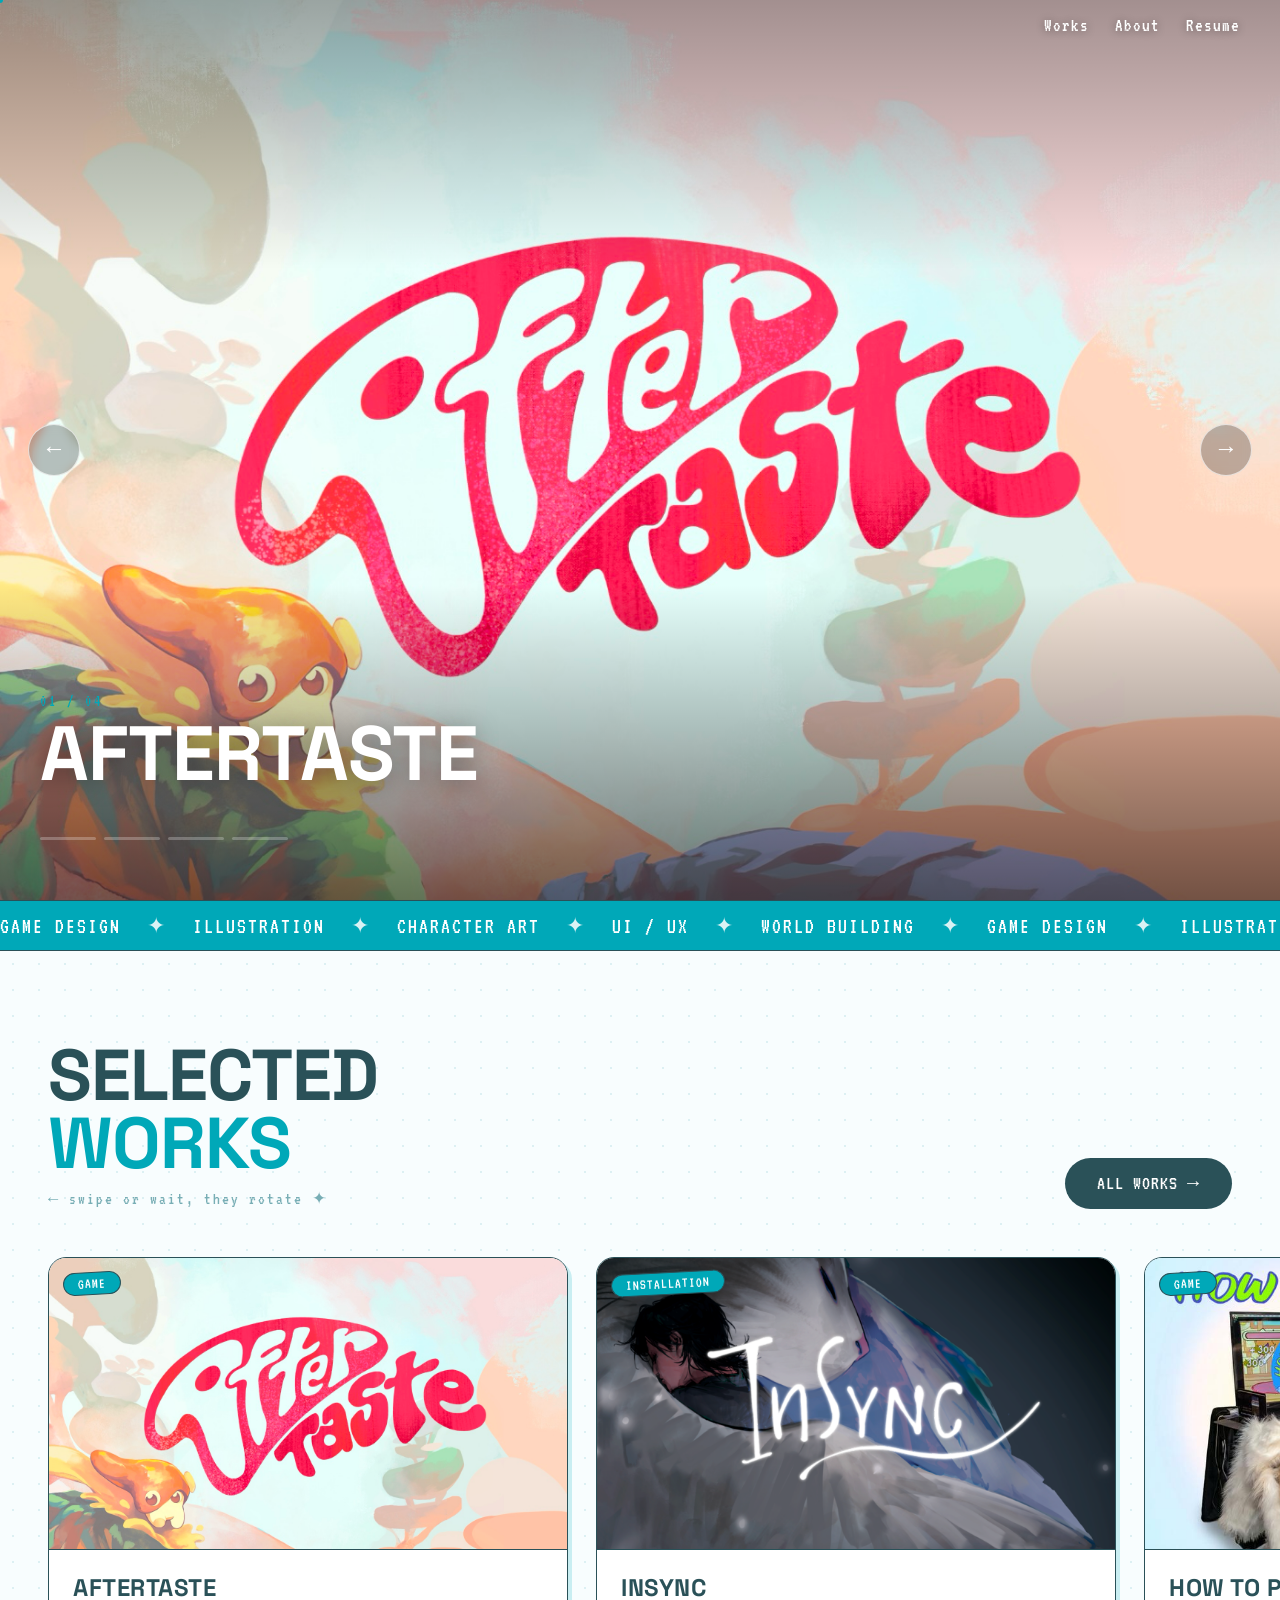
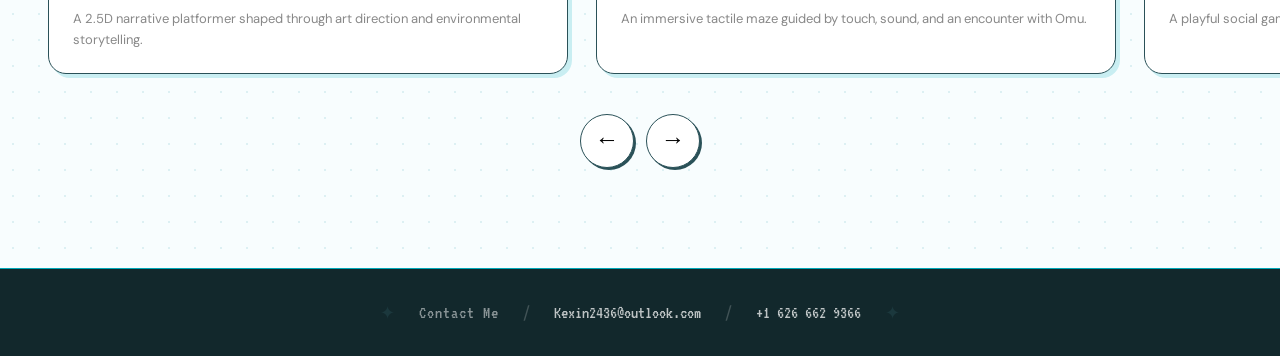
==== commit 7cfe204d: "修改细节" ====
--- a/index.html
+++ b/index.html
@@ -4,6 +4,13 @@
 <meta charset="UTF-8">
 <meta name="viewport" content="width=device-width, initial-scale=1.0">
 <title>Rowena Chen — Portfolio</title>
+<meta name="description" content="Portfolio of Rowena Chen, a visual developer and game artist creating distinctive characters, immersive worlds, games, and interactive experiences.">
+<link rel="canonical" href="https://rowenachen.com/">
+<meta property="og:title" content="Rowena Chen — Visual Development & Game Art">
+<meta property="og:description" content="Games, character art, immersive installations, and visual development by Rowena Chen.">
+<meta property="og:image" content="https://rowenachen.com/img/aftertaste/aftertaste_banner.png">
+<meta property="og:url" content="https://rowenachen.com/">
+<meta property="og:type" content="website">
 <link rel="icon" type="image/png" href="./tab.png">
 <link href="https://fonts.googleapis.com/css2?family=VT323&family=DM+Sans:wght@300;400;500;700&family=Space+Grotesk:wght@500;600;700&display=swap" rel="stylesheet">
 <link rel="stylesheet" href="css/base.css">
@@ -384,17 +391,17 @@
        文件命名 trailer1.mp4 ~ trailer4.mp4 传到 repo
        poster 是视频加载前显示的封面图
        ============================== -->
-  <video class="trailer-video active" id="v0" src="./trailer1.mp4" poster="img/aftertaste/aftertaste_banner.png" muted playsinline preload="auto"></video>
-  <video class="trailer-video" id="v1" src="./trailer2.mp4" poster="img/insync/insync_banner.png" muted playsinline preload="auto"></video>
-  <video class="trailer-video" id="v2" src="./trailer3.mp4" poster="img/htpyc/htpyc_banner.png" muted playsinline preload="auto"></video>
-  <video class="trailer-video" id="v3" src="./trailer4.mp4" poster="img/alibi/alibi_banner.png" muted playsinline preload="auto"></video>
+  <video class="trailer-video active" id="v0" src="./trailer1.mp4" poster="img/aftertaste/aftertaste_banner.png" muted playsinline preload="metadata"></video>
+  <video class="trailer-video" id="v1" data-src="./trailer2.mp4" poster="img/insync/insync_banner.png" muted playsinline preload="none"></video>
+  <video class="trailer-video" id="v2" data-src="./trailer3.mp4" poster="img/htpyc/htpyc_banner.png" muted playsinline preload="none"></video>
+  <video class="trailer-video" id="v3" data-src="./trailer4.mp4" poster="img/alibi/alibi_banner.png" muted playsinline preload="none"></video>
 
   <!-- top bar -->
   <div class="hero-top">
     <div class="hero-nav">
       <a href="works.html">Works</a>
       <a href="about.html">About</a>
-      <a href="resume.pdf">Resume</a>
+      <a href="Rowena_Chen_Resume.pdf" target="_blank" rel="noopener">Resume</a>
     </div>
   </div>
 
@@ -507,7 +514,7 @@
   <span class="contact-bar-icon">✦</span>
   <span class="contact-bar-text">Contact Me</span>
   <span class="contact-bar-sep">/</span>
-  <a href="mailto:rowenach@usc.edu">rowenach@usc.edu</a>
+  <a href="mailto:Kexin2436@outlook.com">Kexin2436@outlook.com</a>
   <span class="contact-bar-sep">/</span>
   <a href="tel:+16266629366">+1 626 662 9366</a>
   <span class="contact-bar-icon">✦</span>
@@ -554,16 +561,6 @@
     }));
   });
 
-  document.querySelectorAll('video').forEach(video => {
-    tasks.push(new Promise(resolve => {
-      if (video.readyState >= 3) return resolve();
-      video.addEventListener('canplay', resolve, { once: true });
-      video.addEventListener('error', resolve, { once: true });
-      video.preload = 'auto';
-      video.load();
-    }));
-  });
-
   if (document.fonts && document.fonts.ready) {
     tasks.push(document.fonts.ready.catch(() => {}));
   }
@@ -632,13 +629,22 @@
 const countEl = document.getElementById('trailerCount');
 const titleEl = document.getElementById('trailerTitle');
 const scrollHint = document.getElementById('scrollHint');
+const reduceMotion = window.matchMedia('(prefers-reduced-motion: reduce)').matches;
 let cur = 0;
 let cycled = false;
 
 function playCurrent() {
   videos.forEach((v,i) => {
     v.classList.toggle('active', i === cur);
-    if (i === cur) { v.currentTime = 0; v.play().catch(()=>{}); }
+    if (i === cur) {
+      if (reduceMotion) { v.pause(); return; }
+      if (!v.getAttribute('src') && v.dataset.src) {
+        v.src = v.dataset.src;
+        v.load();
+      }
+      v.currentTime = 0;
+      v.play().catch(()=>{});
+    }
     else v.pause();
   });
   countEl.textContent = String(cur+1).padStart(2,'0') + ' / ' + String(videos.length).padStart(2,'0');
--- a/css/base.css
+++ b/css/base.css
@@ -81,6 +81,10 @@
   color: var(--text); text-decoration: none; cursor: none;
   font-family: 'Space Grotesk', sans-serif; font-size: 17px; font-weight: 700;
   letter-spacing: -0.25px;
+}
+a:focus-visible, button:focus-visible {
+  outline: 3px solid var(--accent);
+  outline-offset: 4px;
 }
 .brand-icon {
   width: 32px; height: 32px; flex: 0 0 32px;
@@ -166,3 +170,11 @@
   .brand-icon { width: 28px; height: 28px; flex-basis: 28px; }
   .trailer-close { cursor: pointer; }
 }
+@media (prefers-reduced-motion: reduce) {
+  html { scroll-behavior: auto; }
+  *, *::before, *::after {
+    animation-duration: 0.01ms !important;
+    animation-iteration-count: 1 !important;
+    transition-duration: 0.01ms !important;
+  }
+}
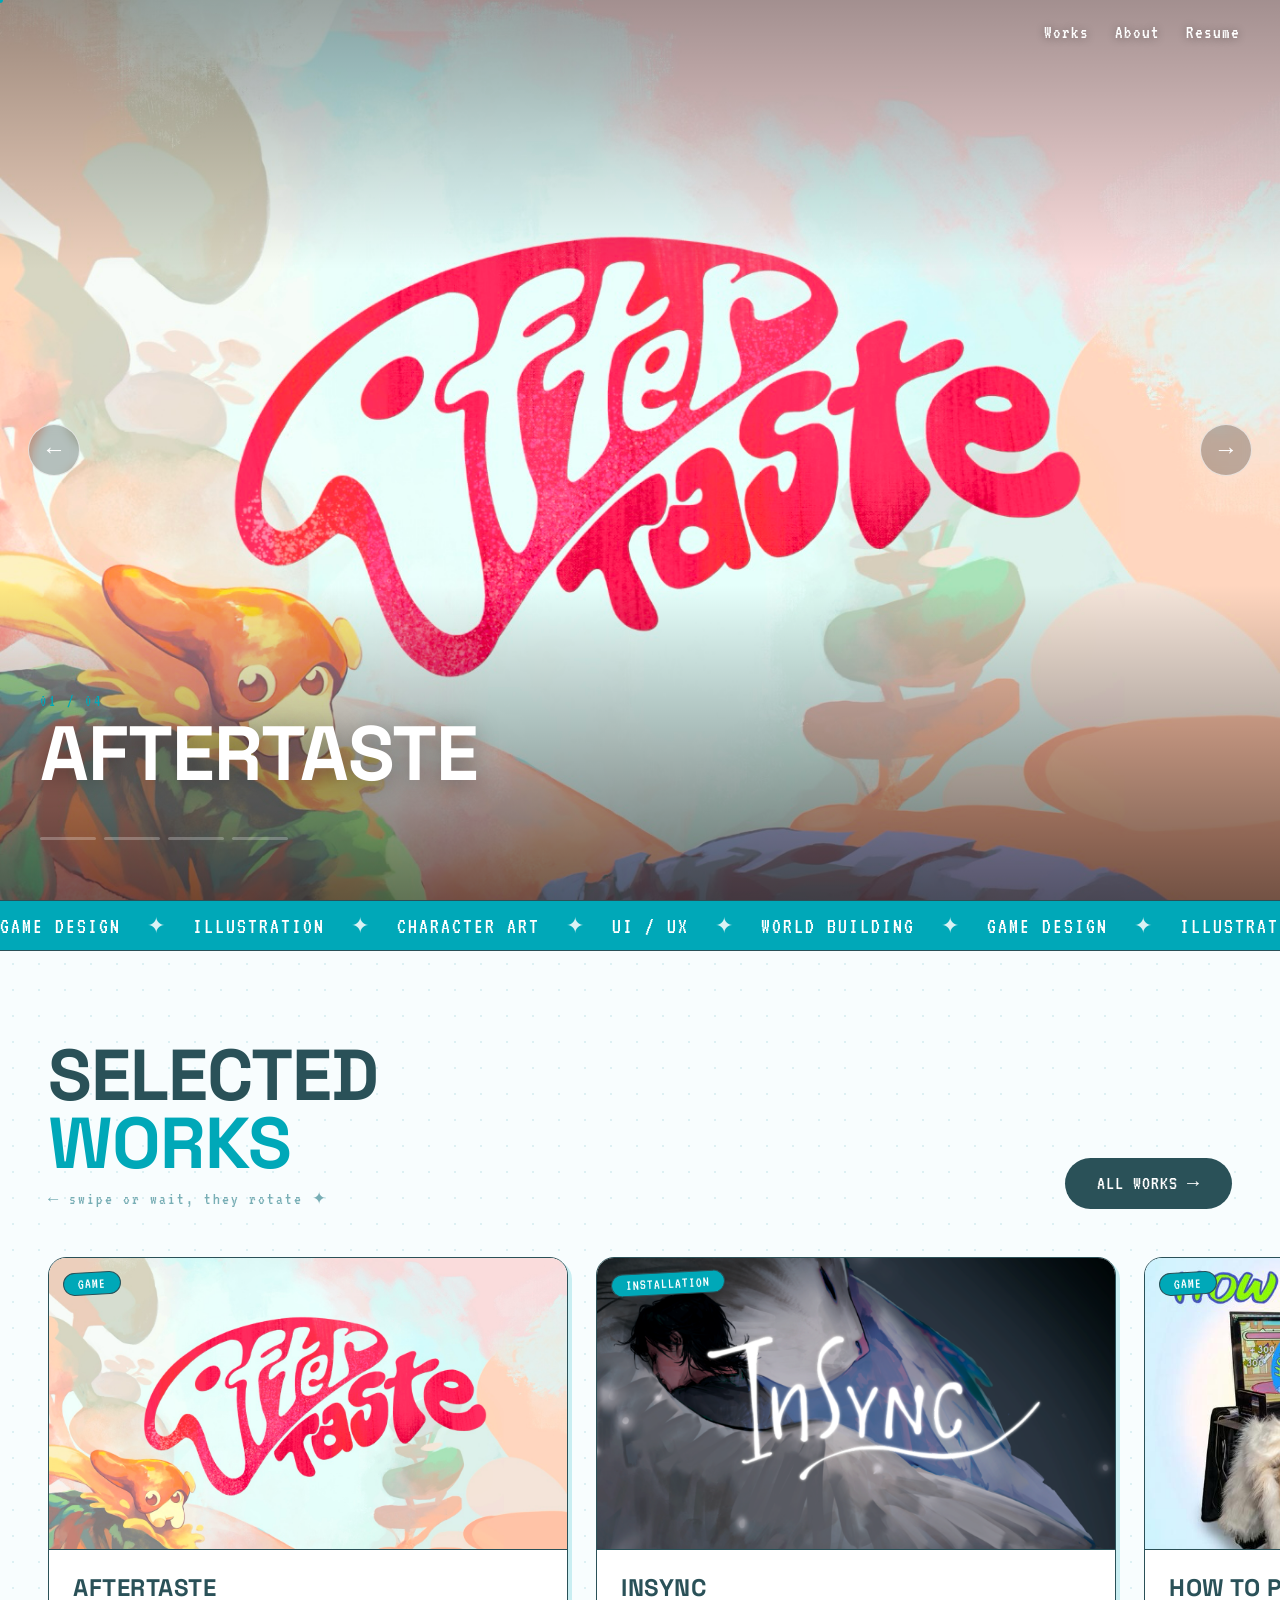
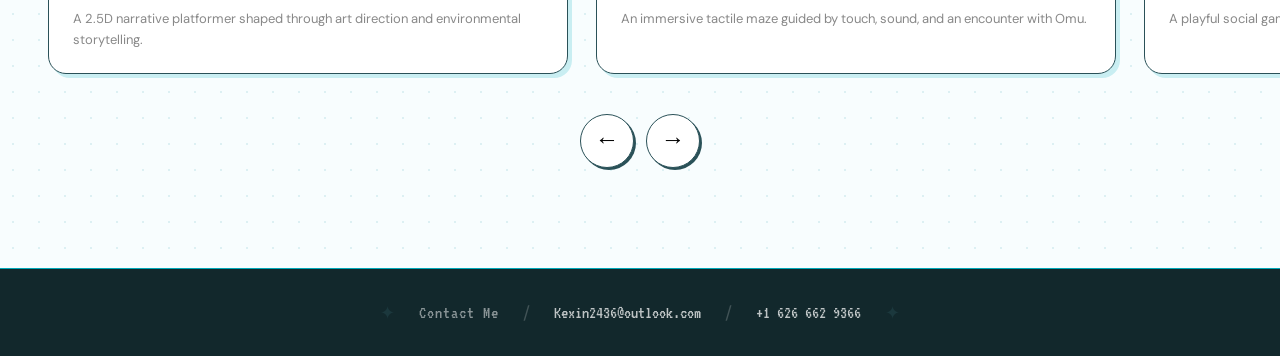
==== commit 99f5b1bb: "change resume" ====
--- a/index.html
+++ b/index.html
@@ -140,7 +140,7 @@
   position: absolute; top: 0; left: 0; right: 0;
   z-index: 10;
   display: flex; justify-content: space-between; align-items: center;
-  padding: 16px 40px;
+  height: 65px; padding: 0 40px;
 }
 .hero-logo { display: flex; align-items: center; cursor: none; }
 .hero-logo img { height: 44px; width: auto; }
@@ -154,7 +154,7 @@
 }
 .hero-nav a:hover { color: #00a8b8; }
 @media (max-width: 760px) {
-  .hero-top { padding: 14px 20px; }
+  .hero-top { height: 57px; padding: 0 20px; }
   .hero-nav { gap: 14px; }
   .hero-nav a { font-size: 16px; }
 }
--- a/css/base.css
+++ b/css/base.css
@@ -80,7 +80,7 @@
   display: inline-flex; align-items: center; gap: 10px;
   color: var(--text); text-decoration: none; cursor: none;
   font-family: 'Space Grotesk', sans-serif; font-size: 17px; font-weight: 700;
-  letter-spacing: -0.25px;
+  font-synthesis: none; line-height: 1; letter-spacing: -0.25px; white-space: nowrap;
 }
 a:focus-visible, button:focus-visible {
   outline: 3px solid var(--accent);
@@ -88,12 +88,11 @@
 }
 .brand-icon {
   width: 32px; height: 32px; flex: 0 0 32px;
-  display: inline-block; border: 1.5px solid var(--line); border-radius: 8px;
-  background: linear-gradient(135deg, var(--accent) 0 48%, transparent 48% 58%, var(--text) 58% 100%);
-  box-shadow: 2px 2px 0 var(--line);
-  transition: transform 0.2s, box-shadow 0.2s;
+  display: inline-block; border-radius: 6px;
+  background: url('../tab.png') center / cover no-repeat;
+  transition: transform 0.2s, opacity 0.2s;
 }
-.site-brand:hover .brand-icon { transform: translate(-1px,-1px); box-shadow: 3px 3px 0 var(--line); }
+.site-brand:hover .brand-icon { transform: translateY(-1px); opacity: 0.82; }
 .site-brand:hover { color: var(--accent-hover, var(--accent)); }
 .nav-back { font-family: 'VT323', monospace; font-size: 19px; color: var(--text); text-decoration: none; cursor: none; letter-spacing: 1px; transition: color 0.2s; }
 .nav-back:hover { color: var(--accent-hover, var(--accent)); }
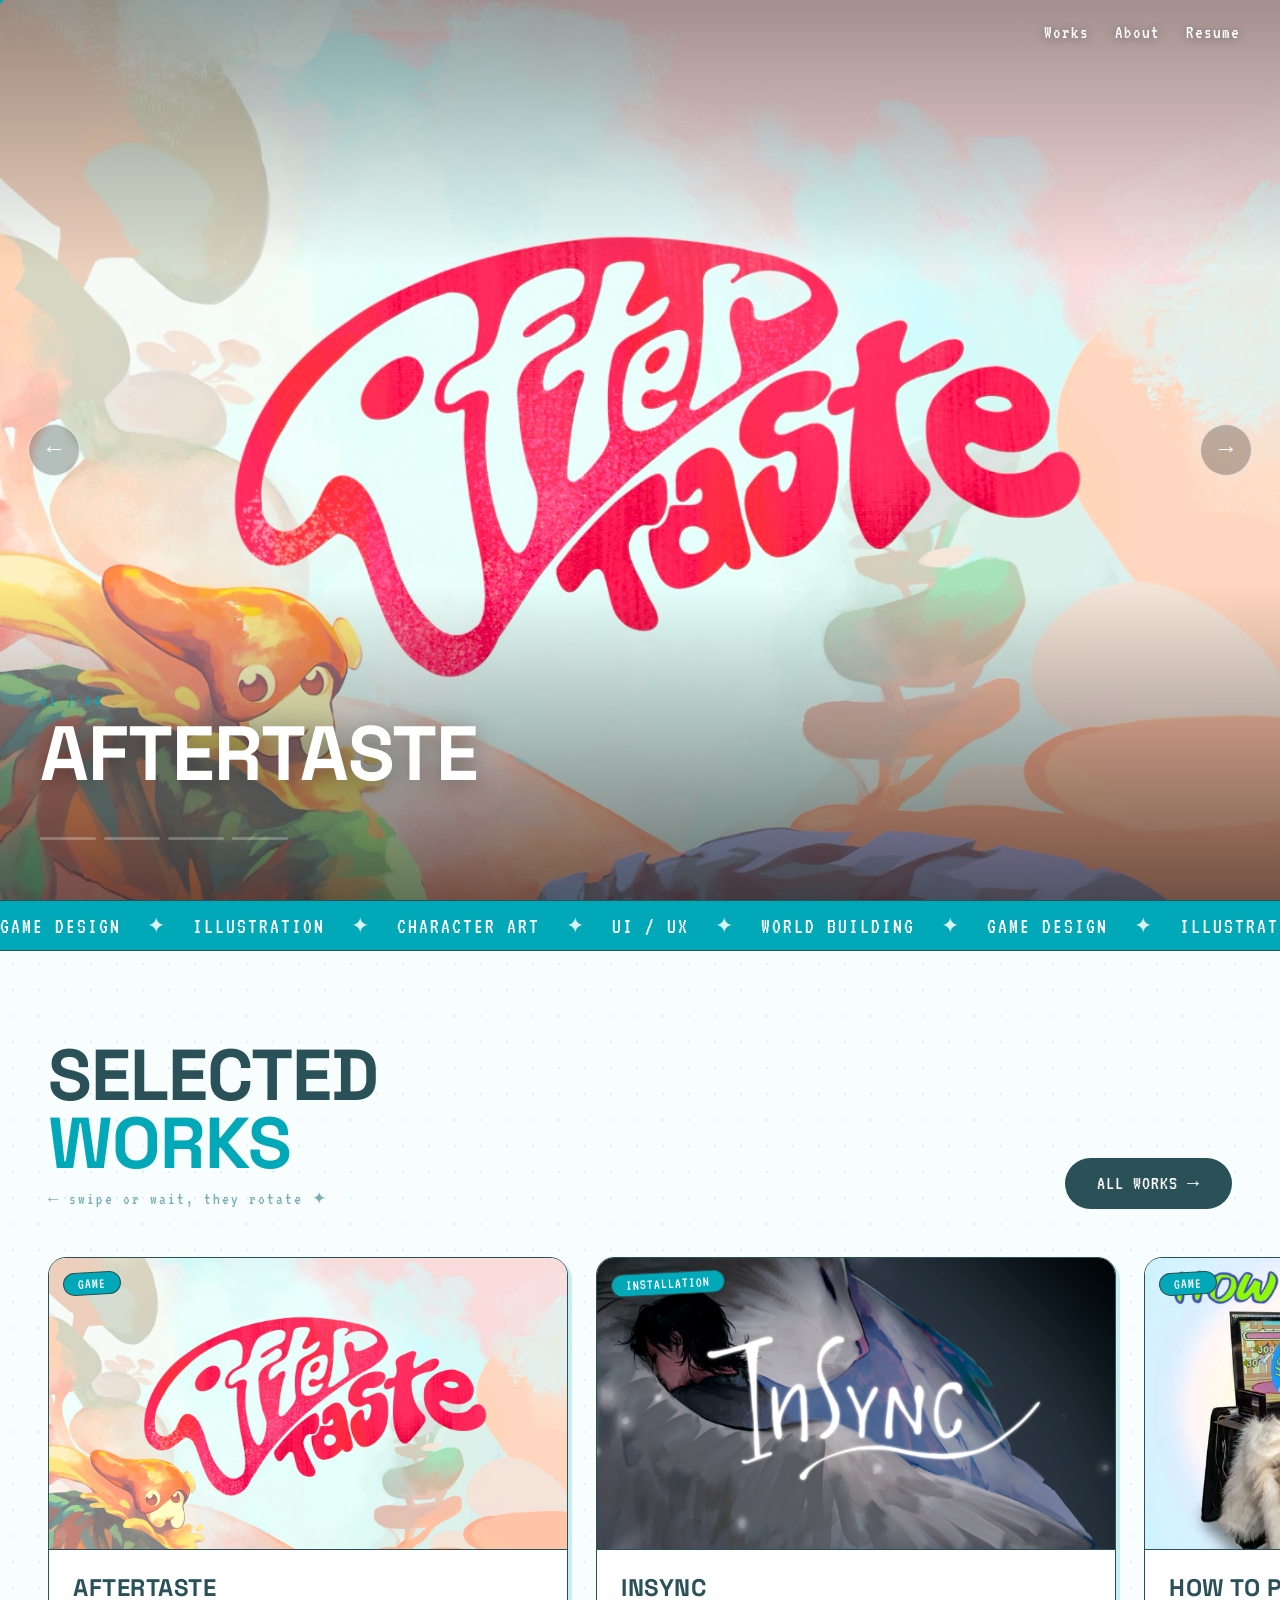
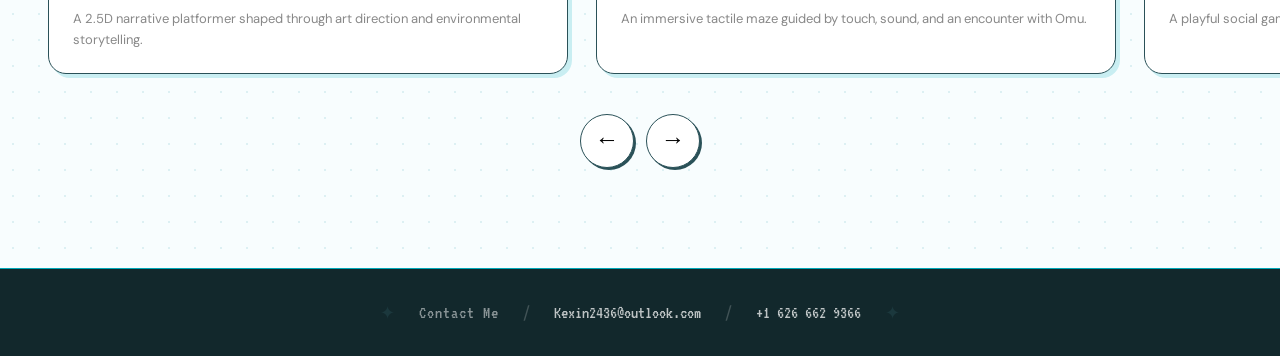
==== commit 33a4bc47: "linked resume" ====
--- a/index.html
+++ b/index.html
@@ -401,7 +401,7 @@
     <div class="hero-nav">
       <a href="works.html">Works</a>
       <a href="about.html">About</a>
-      <a href="Rowena_Chen_Resume.pdf" target="_blank" rel="noopener">Resume</a>
+      <a href="Kexin_Chen_Resume.pdf" target="_blank" rel="noopener">Resume</a>
     </div>
   </div>
 
